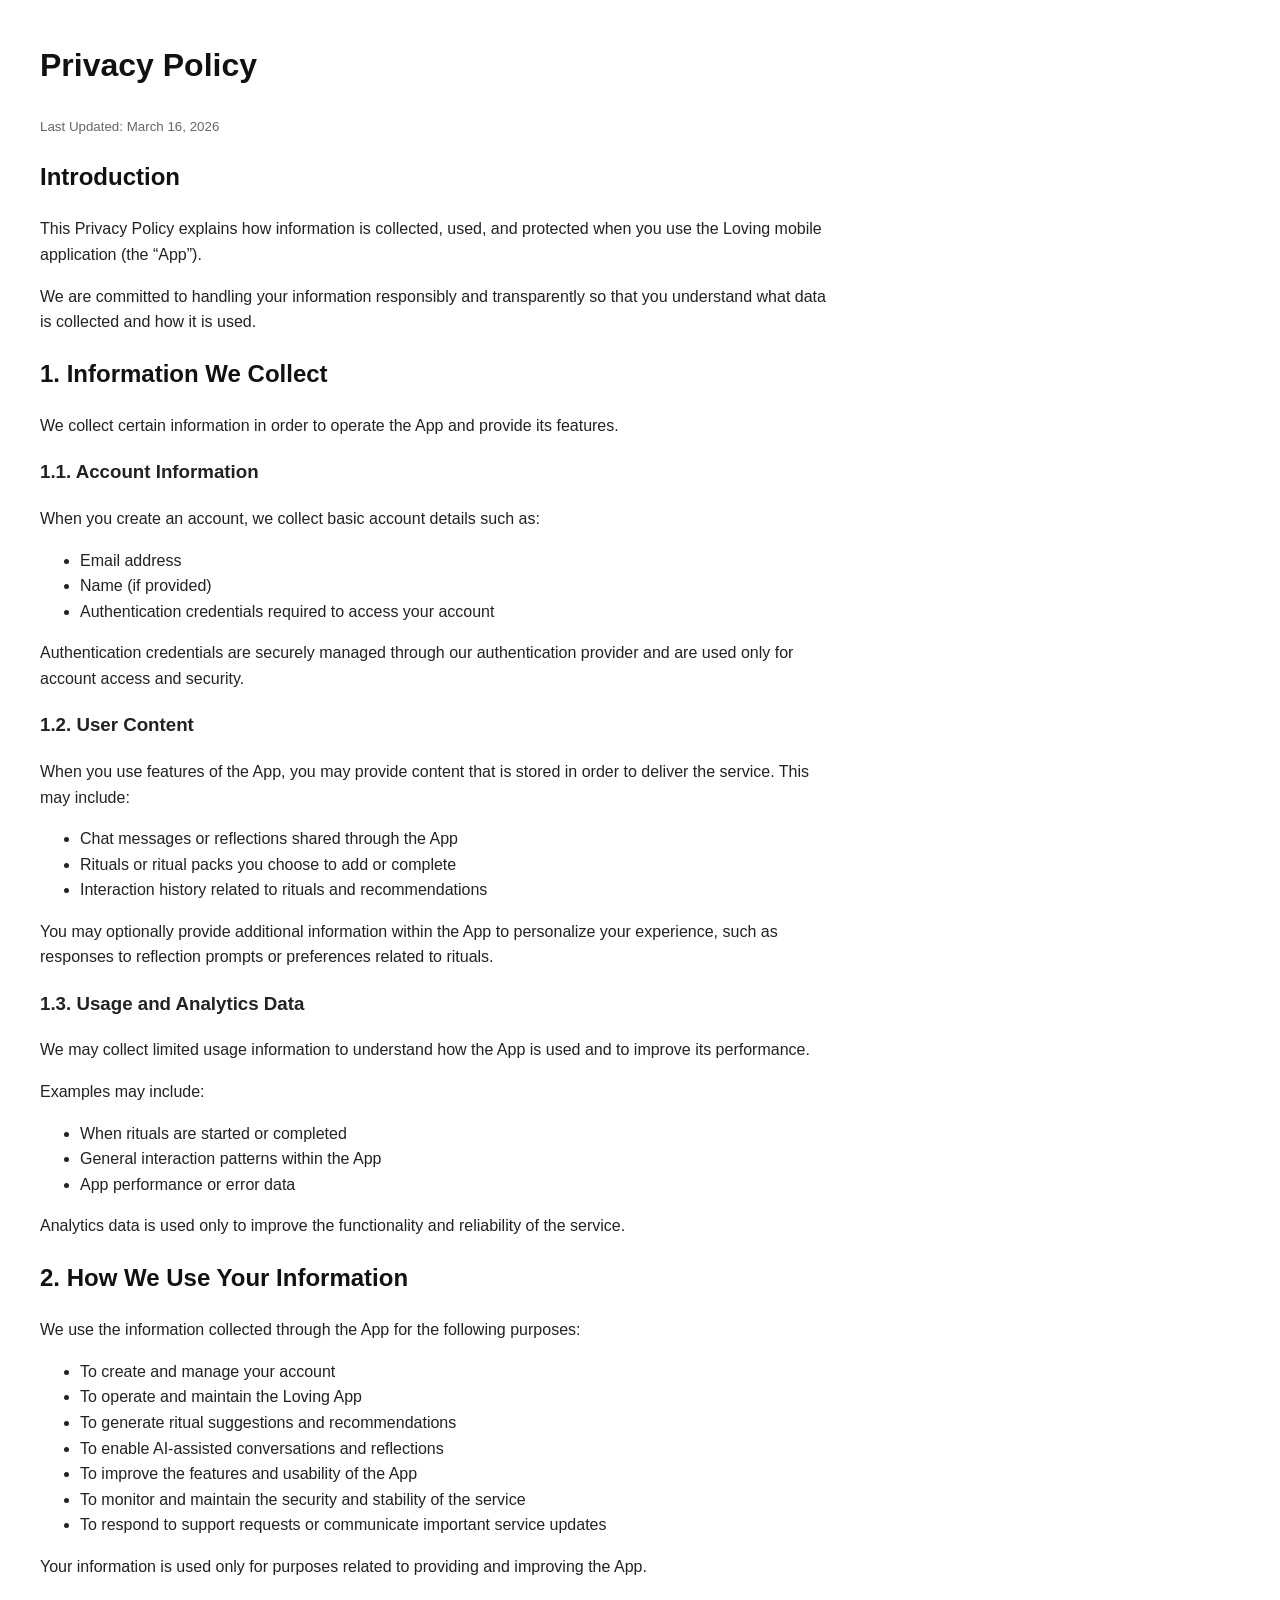
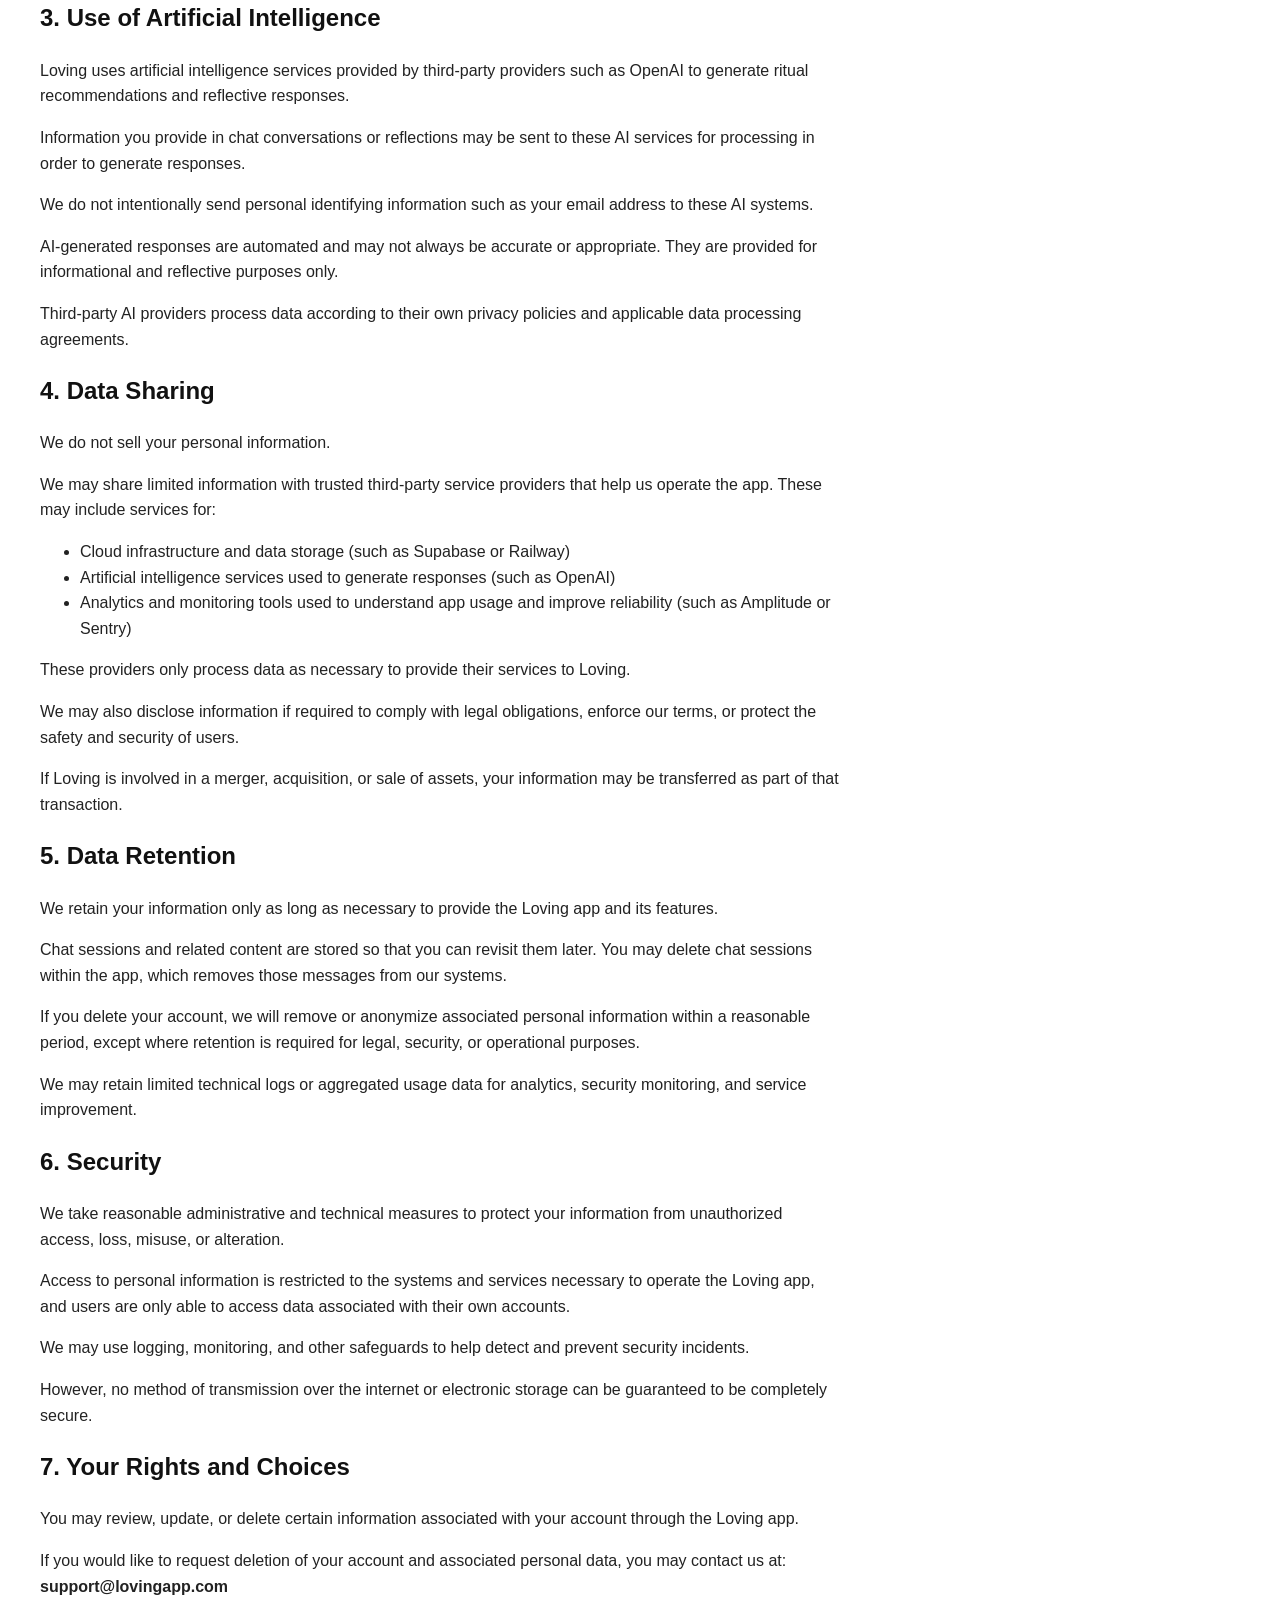
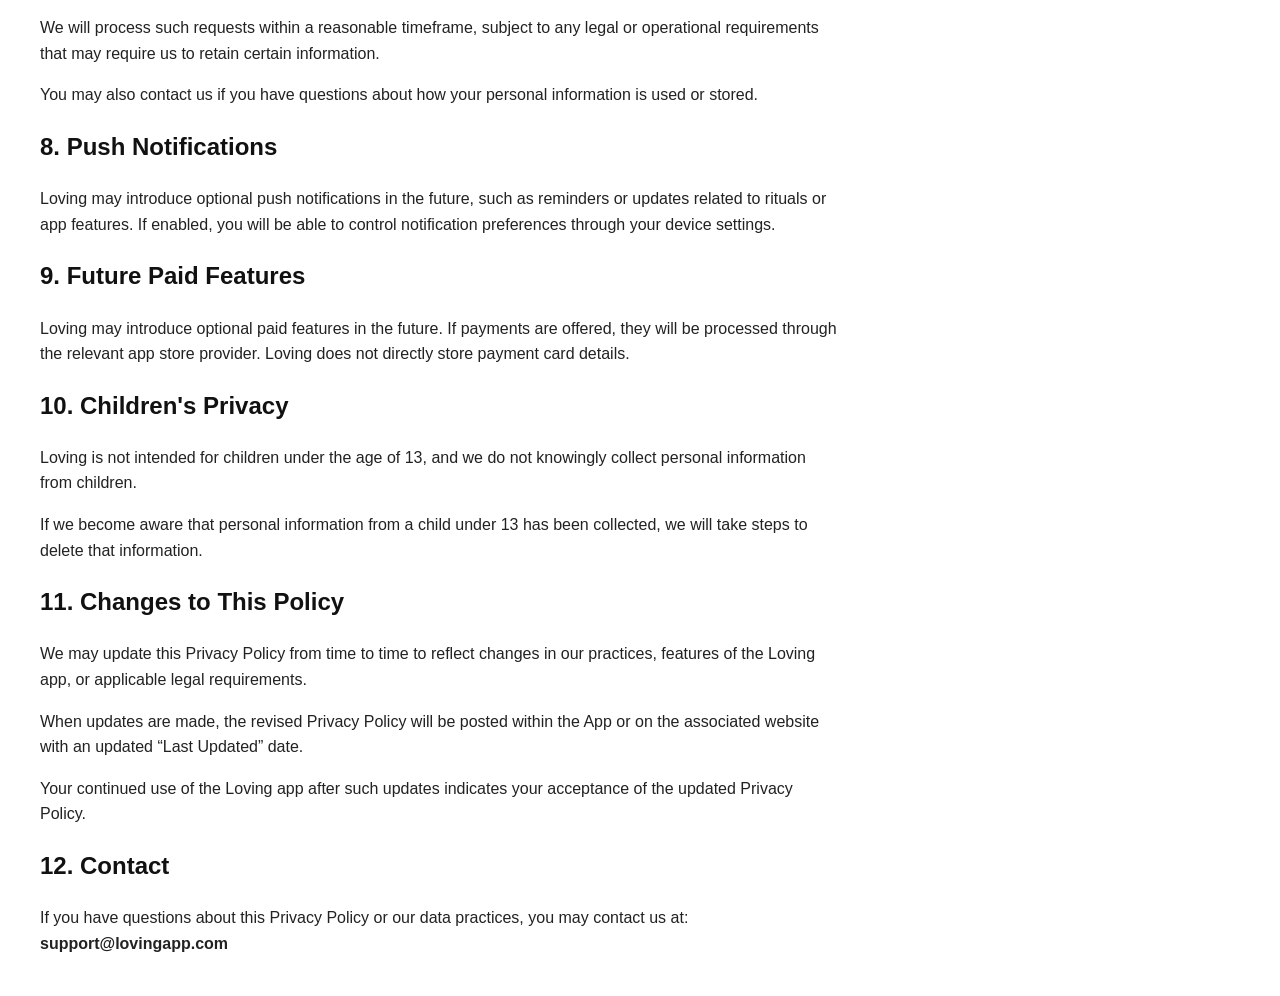
==== privacy.html @ 4f179dff "changes" ====
<!DOCTYPE html>
<html lang="en">
<head>
<meta charset="UTF-8">
<title>Loving – Privacy Policy</title>
<style>
body { font-family: -apple-system, BlinkMacSystemFont, Arial, sans-serif; margin:40px; max-width:800px; line-height:1.6; color:#222; }
h1,h2 { color:#111; }
small { color:#666; }
</style>
</head>

<body>

<h1>Privacy Policy</h1>
<small>Last Updated: March 16, 2026</small>

<h2>Introduction</h2>
<p>
This Privacy Policy explains how information is collected, used, and protected when you use the Loving mobile application (the “App”).
</p>
<p>
We are committed to handling your information responsibly and transparently so that you understand what data is collected and how it is used.
</p>

<h2>1. Information We Collect</h2>
<p>We collect certain information in order to operate the App and provide its features.</p>
<h3>1.1. Account Information</h3>
<p>When you create an account, we collect basic account details such as:</p>
<ul>
<li>Email address</li>
<li>Name (if provided)</li>
<li>Authentication credentials required to access your account</li>
</ul>
<p>Authentication credentials are securely managed through our authentication provider and are used only for account access and security.</p>

<h3>1.2. User Content</h3>
<p>When you use features of the App, you may provide content that is stored in order to deliver the service. This may include:</p>
<ul>
<li>Chat messages or reflections shared through the App</li>
<li>Rituals or ritual packs you choose to add or complete</li>
<li>Interaction history related to rituals and recommendations</li>
</ul>

<p>You may optionally provide additional information within the App to personalize your experience, such as responses to reflection prompts or preferences related to rituals.</p>

<h3>1.3. Usage and Analytics Data</h3>
<p>
We may collect limited usage information to understand how the App is used and to improve its performance.
</p>
<p>Examples may include:</p>
<ul>
<li>When rituals are started or completed</li>
<li>General interaction patterns within the App</li>
<li>App performance or error data</li>
</ul>

<p>Analytics data is used only to improve the functionality and reliability of the service.</p>

<h2>2. How We Use Your Information</h2>

<p>We use the information collected through the App for the following purposes:</p>

<ul>
<li>To create and manage your account</li>
<li>To operate and maintain the Loving App</li>
<li>To generate ritual suggestions and recommendations</li>
<li>To enable AI-assisted conversations and reflections</li>
<li>To improve the features and usability of the App</li>
<li>To monitor and maintain the security and stability of the service</li>
<li>To respond to support requests or communicate important service updates</li>
</ul>

<p>Your information is used only for purposes related to providing and improving the App.</p>

<h2>3. Use of Artificial Intelligence</h2>

<p>Loving uses artificial intelligence services provided by third-party providers such as OpenAI to generate ritual recommendations and reflective responses.</p>

<p>Information you provide in chat conversations or reflections may be sent to these AI services for processing in order to generate responses.</p>

<p>We do not intentionally send personal identifying information such as your email address to these AI systems.</p>

<p>AI-generated responses are automated and may not always be accurate or appropriate. They are provided for informational and reflective purposes only.</p>

<p>Third-party AI providers process data according to their own privacy policies and applicable data processing agreements.</p>

<h2>4. Data Sharing</h2>

<p>We do not sell your personal information.</p>

<p>We may share limited information with trusted third-party service providers that help us operate the app. These may include services for:</p>

<ul>
<li>Cloud infrastructure and data storage (such as Supabase or Railway)</li>
<li>Artificial intelligence services used to generate responses (such as OpenAI)</li>
<li>Analytics and monitoring tools used to understand app usage and improve reliability (such as Amplitude or Sentry)</li>
</ul>

<p>These providers only process data as necessary to provide their services to Loving.</p>

<p>We may also disclose information if required to comply with legal obligations, enforce our terms, or protect the safety and security of users.</p>

<p>If Loving is involved in a merger, acquisition, or sale of assets, your information may be transferred as part of that transaction.</p>

<h2>5. Data Retention</h2>

<p>We retain your information only as long as necessary to provide the Loving app and its features.</p>

<p>Chat sessions and related content are stored so that you can revisit them later. You may delete chat sessions within the app, which removes those messages from our systems.</p>

<p>If you delete your account, we will remove or anonymize associated personal information within a reasonable period, except where retention is required for legal, security, or operational purposes.</p>

<p>We may retain limited technical logs or aggregated usage data for analytics, security monitoring, and service improvement.</p>

<h2>6. Security</h2>

<p>We take reasonable administrative and technical measures to protect your information from unauthorized access, loss, misuse, or alteration.</p>

<p>Access to personal information is restricted to the systems and services necessary to operate the Loving app, and users are only able to access data associated with their own accounts.</p>

<p>We may use logging, monitoring, and other safeguards to help detect and prevent security incidents.</p>

<p>However, no method of transmission over the internet or electronic storage can be guaranteed to be completely secure.</p>

<h2>7. Your Rights and Choices</h2>

<p>You may review, update, or delete certain information associated with your account through the Loving app.</p>

<p>If you would like to request deletion of your account and associated personal data, you may contact us at: <strong>support@lovingapp.com</strong></p>

<p>We will process such requests within a reasonable timeframe, subject to any legal or operational requirements that may require us to retain certain information.</p>

<p>You may also contact us if you have questions about how your personal information is used or stored.</p>

<h2>8. Push Notifications</h2>

<p>
Loving may introduce optional push notifications in the future, such as reminders or updates related to rituals or app features. If enabled, you will be able to control notification preferences through your device settings.
</p>

<h2>9. Future Paid Features</h2>

<p>
Loving may introduce optional paid features in the future. If payments are offered, they will be processed through the relevant app store provider. Loving does not directly store payment card details.
</p>

<h2>10. Children's Privacy</h2>

<p>Loving is not intended for children under the age of 13, and we do not knowingly collect personal information from children.</p>

<p>If we become aware that personal information from a child under 13 has been collected, we will take steps to delete that information.</p>

<h2>11. Changes to This Policy</h2>

<p>
We may update this Privacy Policy from time to time to reflect changes in our practices, features of the Loving app, or applicable legal requirements.
</p>

<p>
When updates are made, the revised Privacy Policy will be posted within the App or on the associated website with an updated “Last Updated” date.
</p>

<p>
Your continued use of the Loving app after such updates indicates your acceptance of the updated Privacy Policy.
</p>

<h2>12. Contact</h2>

<p>
If you have questions about this Privacy Policy or our data practices, you may contact us at: <strong>support@lovingapp.com</strong>
</p>

</body>
</html>
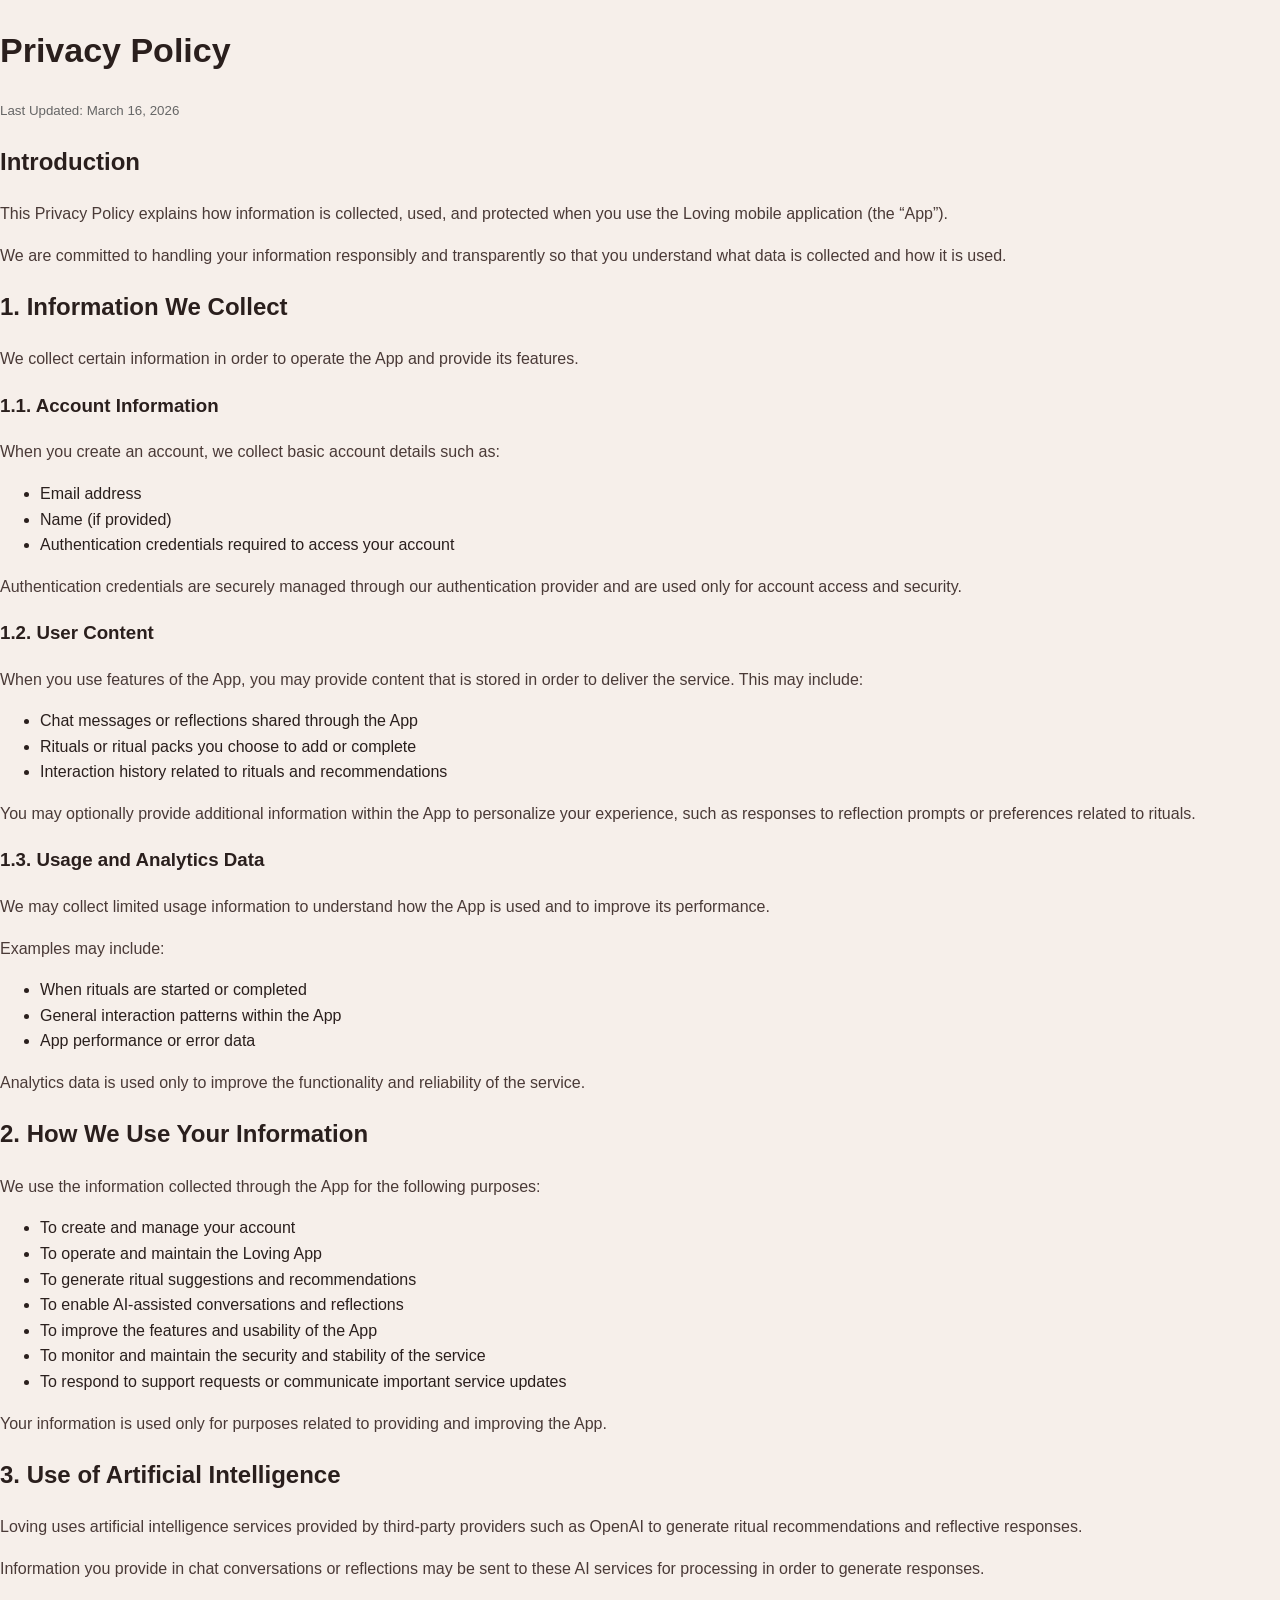
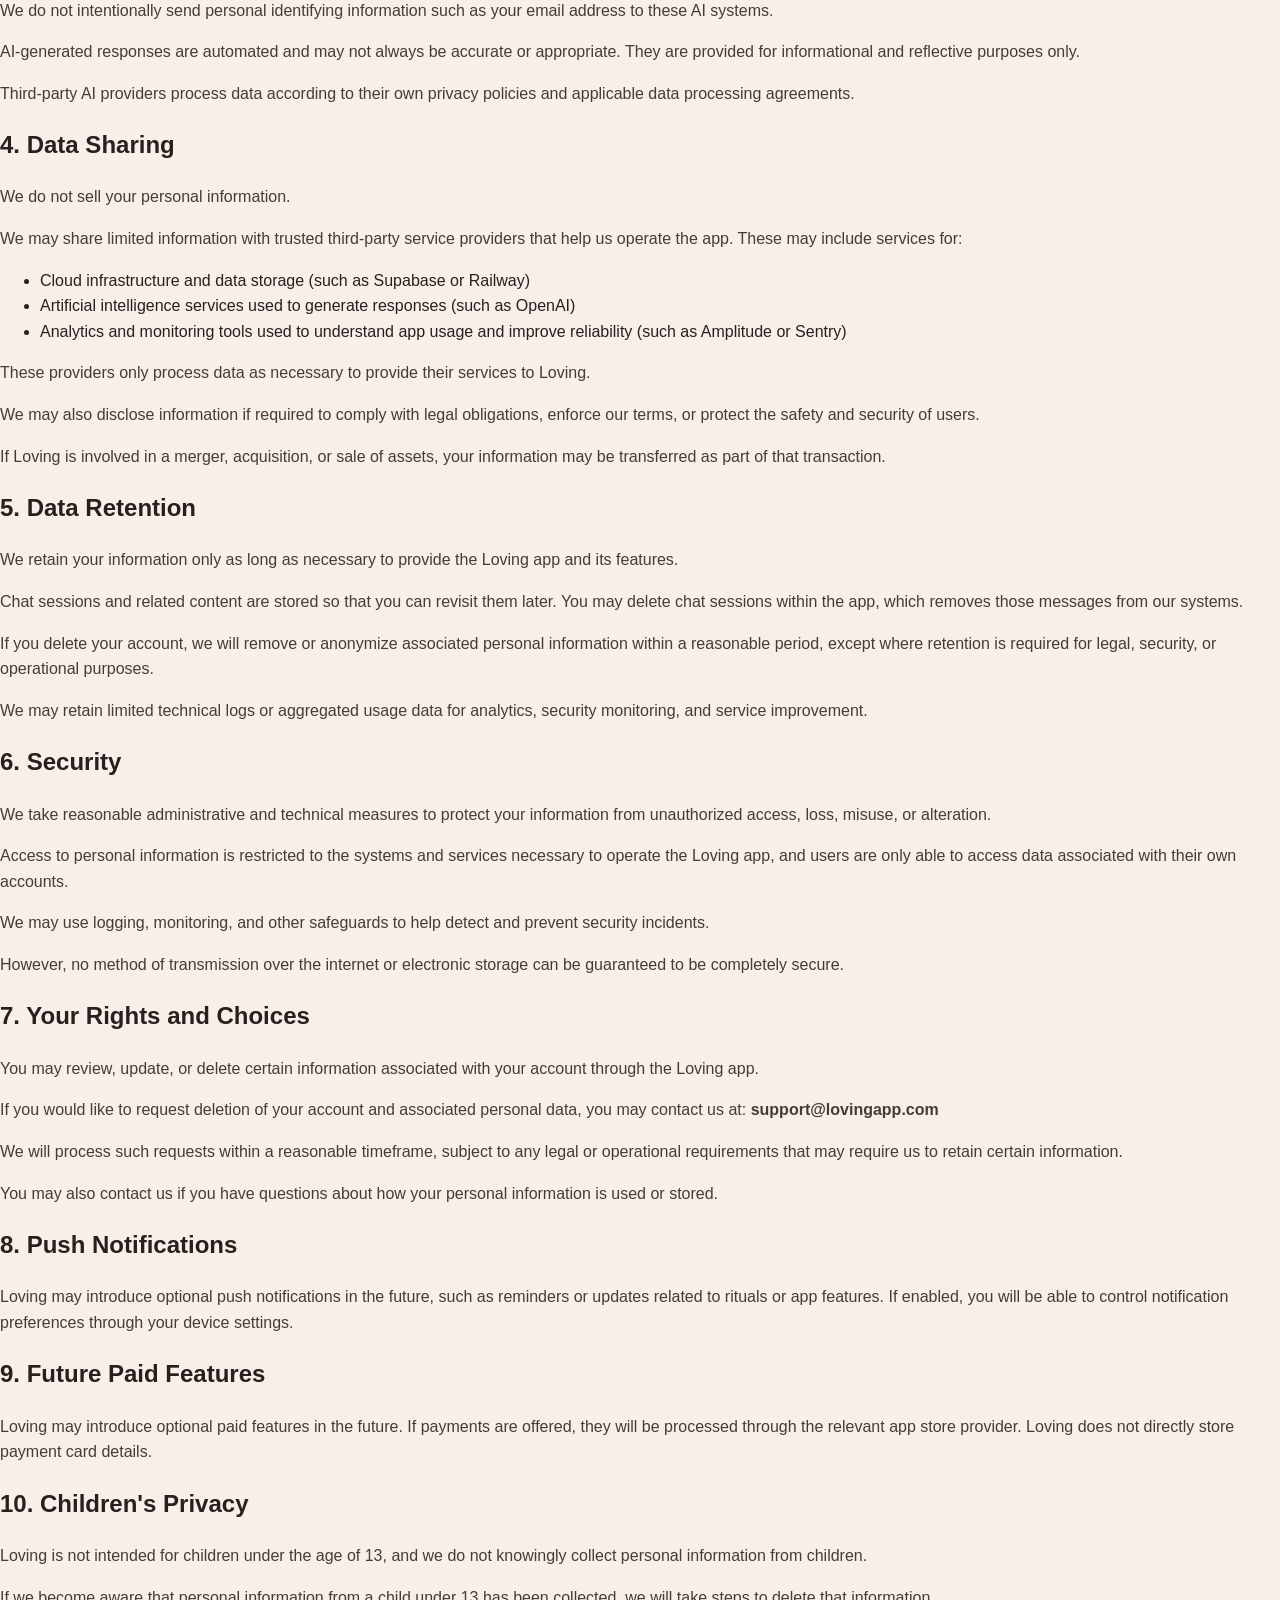
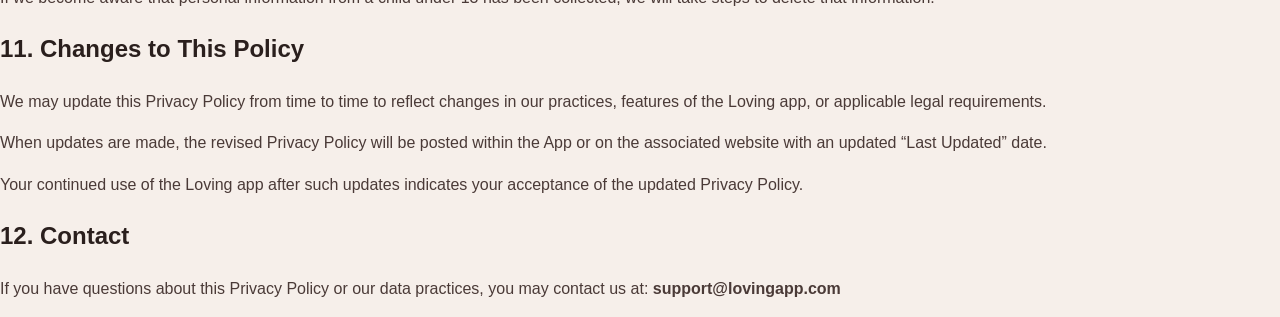
==== commit f9f2c770: "extracting styles.css" ====
--- a/privacy.html
+++ b/privacy.html
@@ -2,12 +2,9 @@
 <html lang="en">
 <head>
 <meta charset="UTF-8">
+<meta name="viewport" content="width=device-width, initial-scale=1.0">
+<link rel="stylesheet" href="styles.css">
 <title>Loving – Privacy Policy</title>
-<style>
-body { font-family: -apple-system, BlinkMacSystemFont, Arial, sans-serif; margin:40px; max-width:800px; line-height:1.6; color:#222; }
-h1,h2 { color:#111; }
-small { color:#666; }
-</style>
 </head>
 
 <body>
--- a/styles.css
+++ b/styles.css
@@ -0,0 +1,235 @@
+/* CSS Variables */
+:root {
+  --text-primary: #2A1F1D;
+  --text-secondary: #4A3A37;
+  --text-muted: #6F5F5B;
+  --background: #F6EFEA;
+  --surface: #ffffff;
+  --border: #E8DDD7;
+  --shadow-sm: 0 4px 12px rgba(0, 0, 0, 0.05);
+  --shadow-md: 0 8px 20px rgba(0, 0, 0, 0.06);
+  --shadow-lg: 0 20px 50px rgba(0, 0, 0, 0.12);
+}
+
+/* Base Styles */
+* {
+  box-sizing: border-box;
+}
+
+body {
+  margin: 0;
+  font-family: -apple-system, BlinkMacSystemFont, "Segoe UI", Roboto, Helvetica, Arial, sans-serif;
+  background: var(--background);
+  color: var(--text-primary);
+  line-height: 1.6;
+}
+
+/* Container */
+.container {
+  max-width: 1100px;
+  margin: auto;
+  padding: 24px;
+}
+
+/* Header */
+header {
+  display: flex;
+  justify-content: space-between;
+  align-items: center;
+  padding: 20px 0;
+  margin-bottom: 60px;
+}
+
+.logo {
+  font-weight: 600;
+  font-size: 20px;
+}
+
+/* Navigation */
+nav a {
+  margin-left: 22px;
+  text-decoration: none;
+  color: var(--text-secondary);
+  font-size: 14px;
+}
+
+/* Hero Section */
+.hero {
+  display: grid;
+  grid-template-columns: 1fr 1fr;
+  align-items: center;
+  gap: 40px;
+  padding: 80px 0;
+}
+
+.hero h1 {
+  font-size: 44px;
+  margin: 0 0 20px 0;
+}
+
+.hero p {
+  font-size: 18px;
+  color: var(--text-secondary);
+  max-width: 420px;
+}
+
+/* Phone Mockup */
+.phone {
+  background: var(--surface);
+  border-radius: 30px;
+  height: 500px;
+  box-shadow: var(--shadow-lg);
+  display: flex;
+  align-items: center;
+  justify-content: center;
+  color: #9C8F8C;
+  font-size: 14px;
+}
+
+/* Buttons */
+.app-button {
+  margin-top: 30px;
+  display: inline-block;
+  padding: 14px 26px;
+  background: var(--text-primary);
+  color: var(--surface);
+  border-radius: 8px;
+  text-decoration: none;
+  font-size: 15px;
+}
+
+/* Sections */
+.section {
+  padding: 80px 0;
+}
+
+.section-title {
+  text-align: center;
+  margin-bottom: 60px;
+}
+
+.section-title h2 {
+  font-size: 32px;
+  margin-bottom: 10px;
+}
+
+.section-title p {
+  color: var(--text-secondary);
+  max-width: 600px;
+  margin: auto;
+}
+
+/* Features Grid */
+.features {
+  display: grid;
+  grid-template-columns: repeat(3, 1fr);
+  gap: 40px;
+}
+
+.feature {
+  background: var(--surface);
+  padding: 30px;
+  border-radius: 14px;
+  box-shadow: var(--shadow-md);
+}
+
+.feature h3 {
+  margin-top: 0;
+}
+
+/* Rituals Grid */
+.rituals {
+  display: grid;
+  grid-template-columns: repeat(3, 1fr);
+  gap: 30px;
+}
+
+.ritual {
+  background: var(--surface);
+  padding: 26px;
+  border-radius: 14px;
+  box-shadow: var(--shadow-md);
+}
+
+.ritual-title {
+  font-weight: 600;
+  margin-bottom: 6px;
+}
+
+/* Call to Action */
+.cta {
+  text-align: center;
+  padding: 100px 20px;
+}
+
+.cta h2 {
+  font-size: 34px;
+  margin-bottom: 20px;
+}
+
+/* Contact Card */
+.contact {
+  background: var(--surface);
+  padding: 30px;
+  border-radius: 12px;
+  margin-top: 30px;
+  box-shadow: var(--shadow-sm);
+}
+
+/* Typography */
+h1 {
+  font-size: 34px;
+  margin-bottom: 20px;
+}
+
+h1,
+h2 {
+  color: var(--text-primary);
+}
+
+p {
+  font-size: 16px;
+  color: var(--text-secondary);
+}
+
+small {
+  color: #666;
+}
+
+/* Footer */
+footer {
+  border-top: 1px solid var(--border);
+  margin-top: 80px;
+  padding: 30px 0;
+  display: flex;
+  justify-content: space-between;
+  flex-wrap: wrap;
+  font-size: 14px;
+  color: var(--text-muted);
+}
+
+footer a {
+  text-decoration: none;
+  color: var(--text-muted);
+  margin-left: 20px;
+}
+
+/* Responsive Design */
+@media (max-width: 900px) {
+  .hero {
+    grid-template-columns: 1fr;
+    text-align: center;
+  }
+
+  .hero p {
+    margin: auto;
+  }
+
+  .features {
+    grid-template-columns: 1fr;
+  }
+
+  .rituals {
+    grid-template-columns: 1fr;
+  }
+}
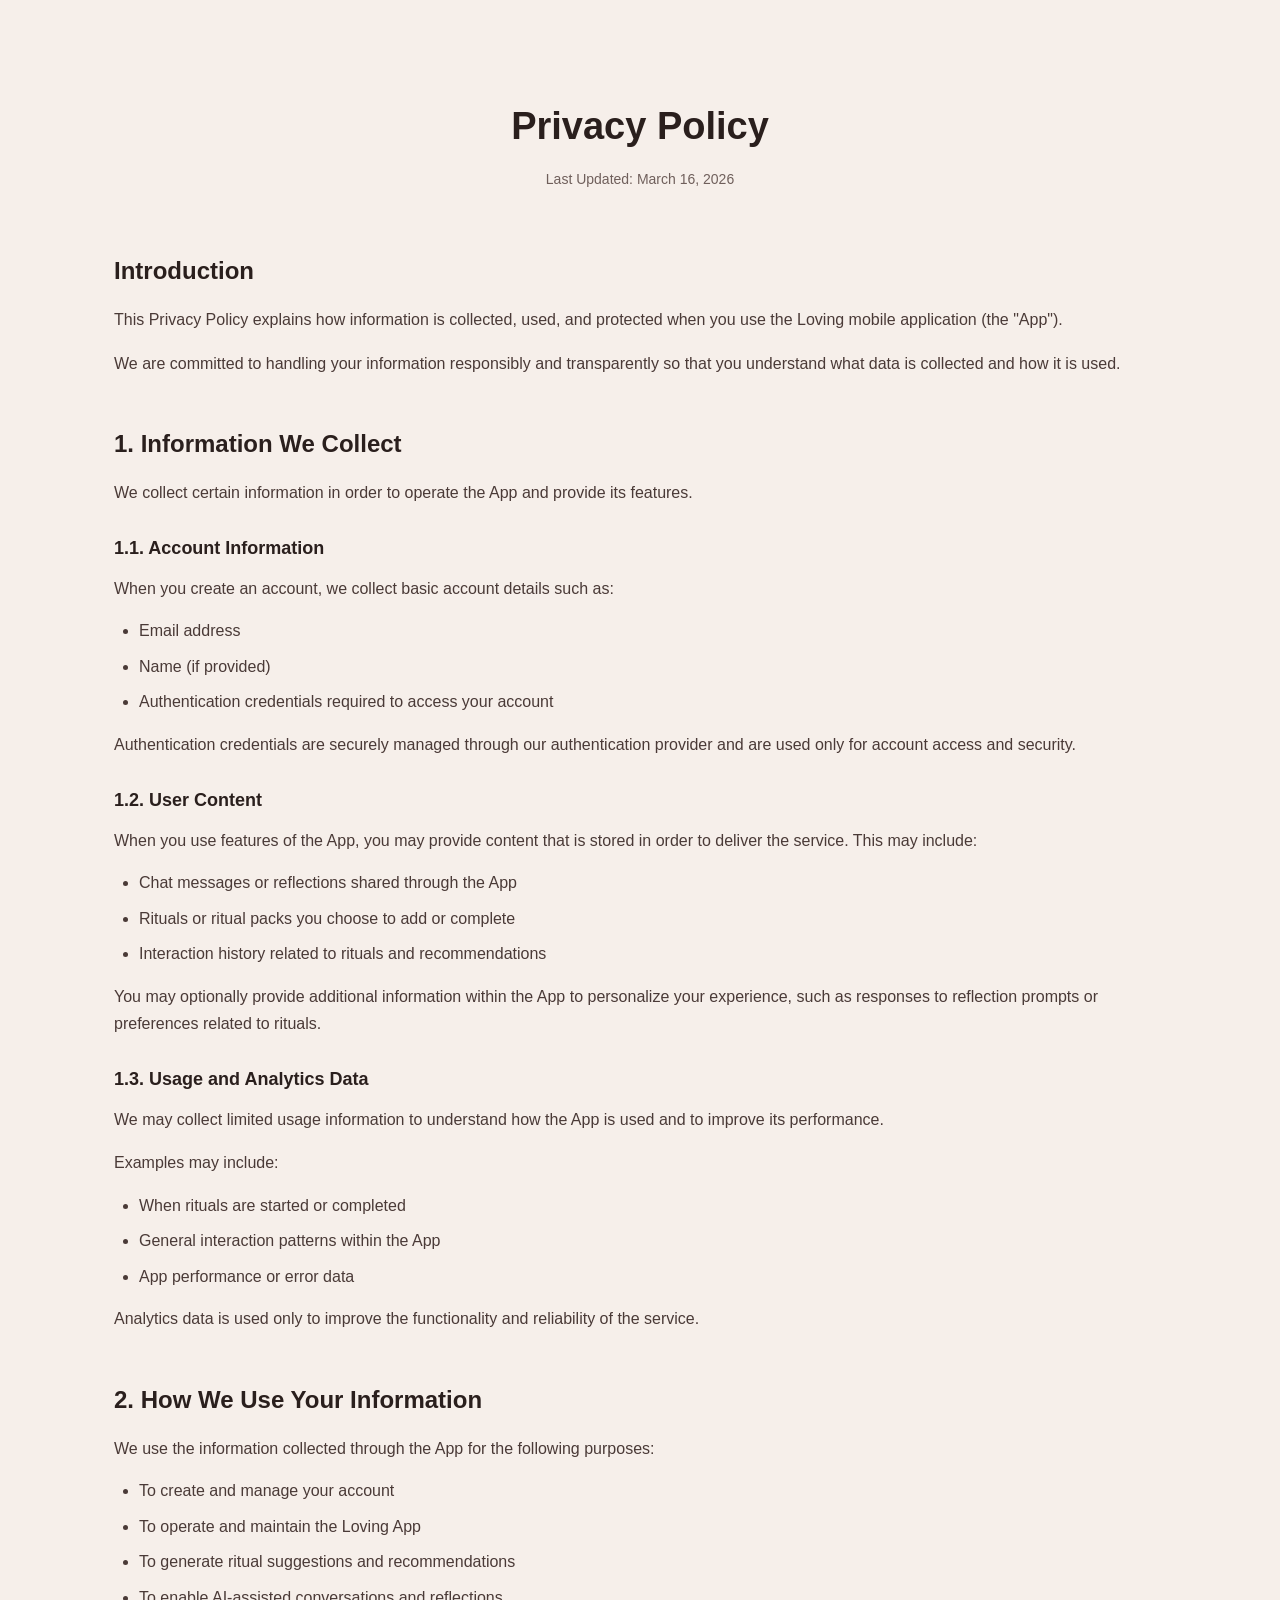
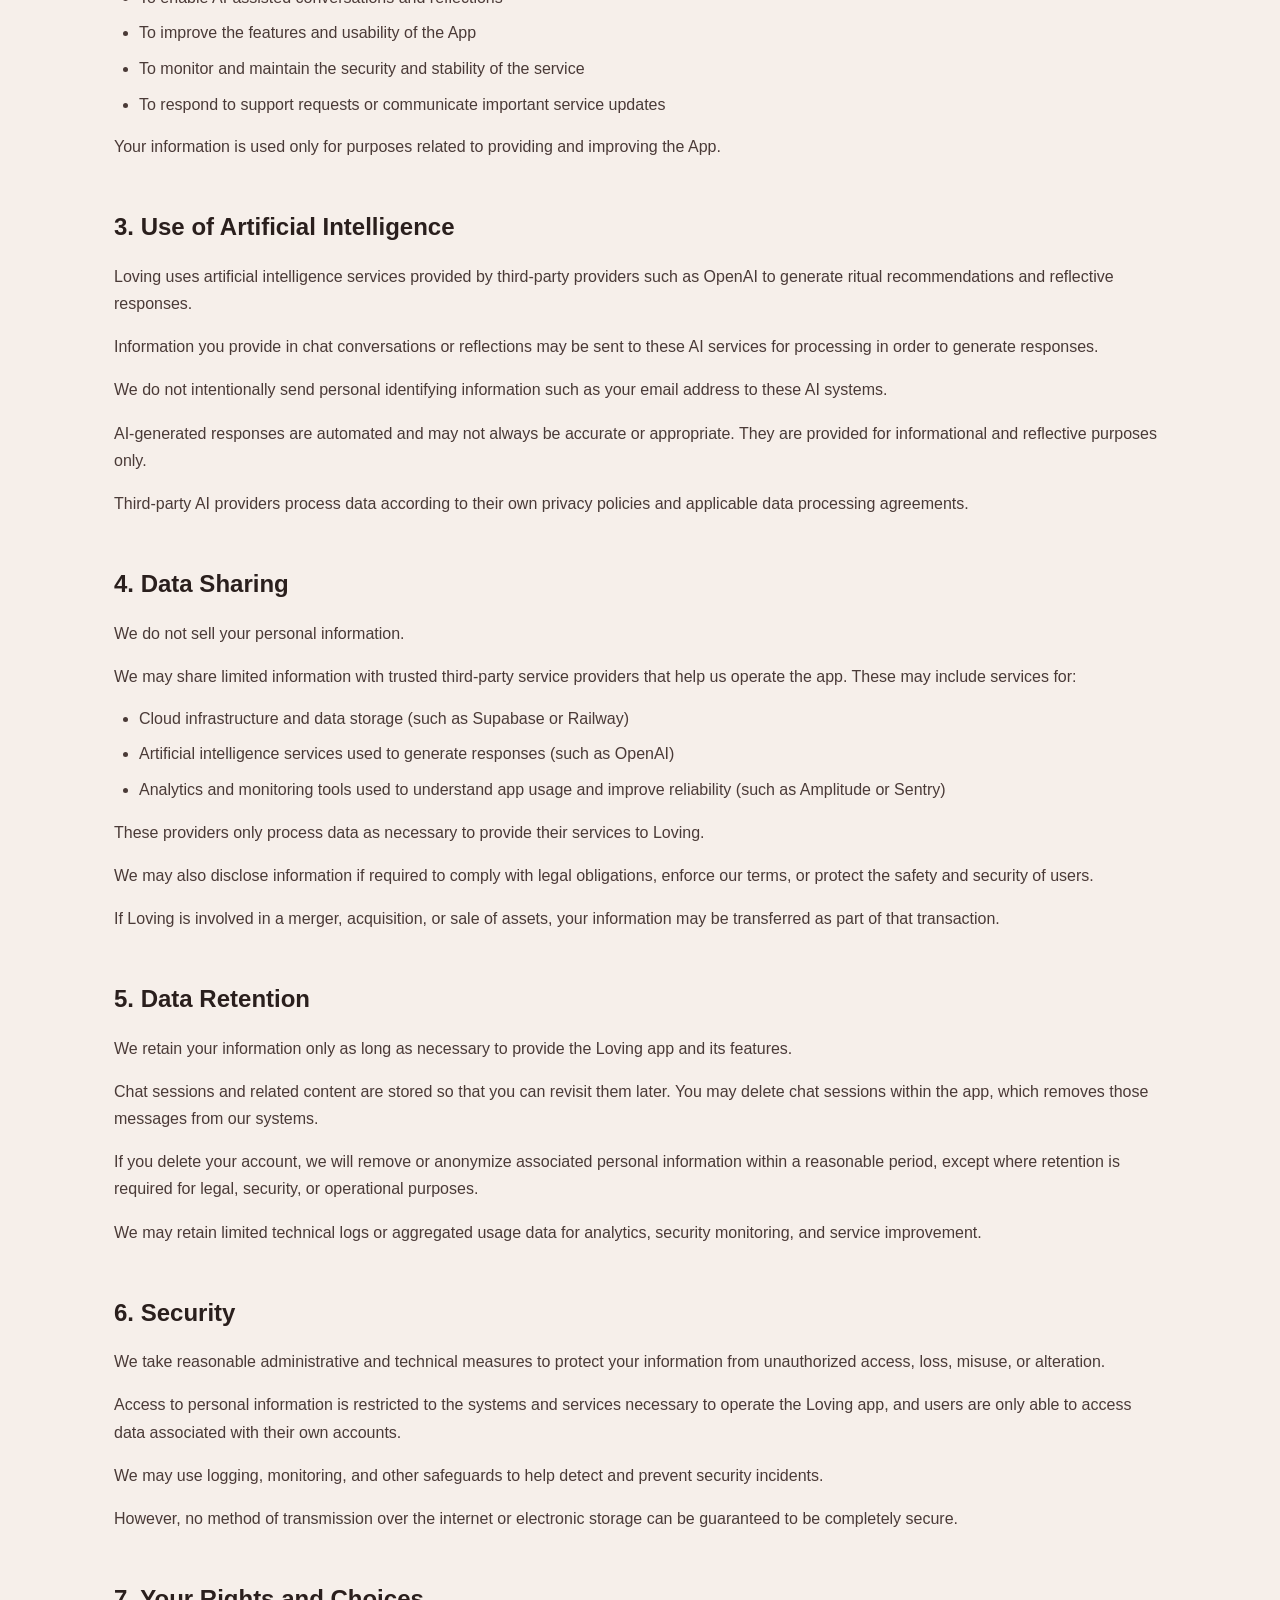
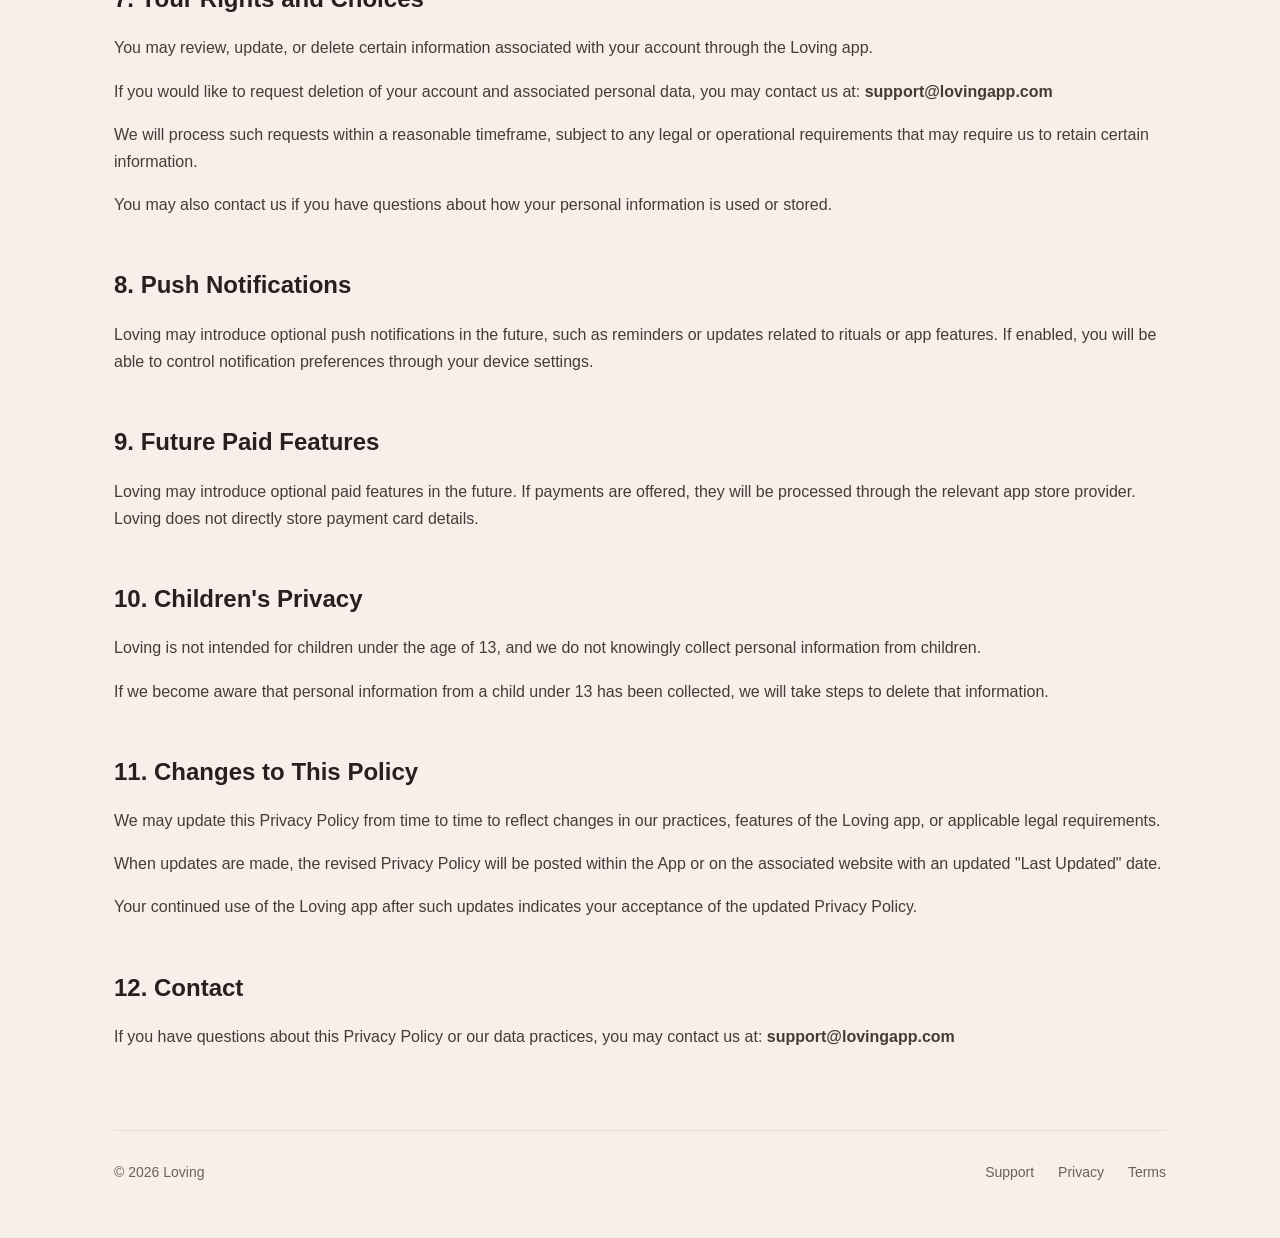
==== commit e9f95b56: "adding styles to privacy and terms" ====
--- a/privacy.html
+++ b/privacy.html
@@ -1,172 +1,181 @@
 <!DOCTYPE html>
 <html lang="en">
 <head>
-<meta charset="UTF-8">
-<meta name="viewport" content="width=device-width, initial-scale=1.0">
-<link rel="stylesheet" href="styles.css">
-<title>Loving – Privacy Policy</title>
+  <meta charset="UTF-8">
+  <meta name="viewport" content="width=device-width, initial-scale=1.0">
+  <link rel="stylesheet" href="styles.css">
+  <title>Loving – Privacy Policy</title>
 </head>
 
 <body>
+  <div class="container">
+    
+    <section class="policy-hero">
+      <h1>Privacy Policy</h1>
+      <small>Last Updated: March 16, 2026</small>
+    </section>
 
-<h1>Privacy Policy</h1>
-<small>Last Updated: March 16, 2026</small>
+    <section class="policy-section">
+      <h2>Introduction</h2>
+      <p>
+        This Privacy Policy explains how information is collected, used, and protected when you use the Loving mobile application (the "App").
+      </p>
+      <p>
+        We are committed to handling your information responsibly and transparently so that you understand what data is collected and how it is used.
+      </p>
+    </section>
 
-<h2>Introduction</h2>
-<p>
-This Privacy Policy explains how information is collected, used, and protected when you use the Loving mobile application (the “App”).
-</p>
-<p>
-We are committed to handling your information responsibly and transparently so that you understand what data is collected and how it is used.
-</p>
+    <section class="policy-section">
+      <h2>1. Information We Collect</h2>
+      <p>We collect certain information in order to operate the App and provide its features.</p>
+      <h3>1.1. Account Information</h3>
+      <p>When you create an account, we collect basic account details such as:</p>
+      <ul>
+        <li>Email address</li>
+        <li>Name (if provided)</li>
+        <li>Authentication credentials required to access your account</li>
+      </ul>
+      <p>Authentication credentials are securely managed through our authentication provider and are used only for account access and security.</p>
 
-<h2>1. Information We Collect</h2>
-<p>We collect certain information in order to operate the App and provide its features.</p>
-<h3>1.1. Account Information</h3>
-<p>When you create an account, we collect basic account details such as:</p>
-<ul>
-<li>Email address</li>
-<li>Name (if provided)</li>
-<li>Authentication credentials required to access your account</li>
-</ul>
-<p>Authentication credentials are securely managed through our authentication provider and are used only for account access and security.</p>
+      <h3>1.2. User Content</h3>
+      <p>When you use features of the App, you may provide content that is stored in order to deliver the service. This may include:</p>
+      <ul>
+        <li>Chat messages or reflections shared through the App</li>
+        <li>Rituals or ritual packs you choose to add or complete</li>
+        <li>Interaction history related to rituals and recommendations</li>
+      </ul>
 
-<h3>1.2. User Content</h3>
-<p>When you use features of the App, you may provide content that is stored in order to deliver the service. This may include:</p>
-<ul>
-<li>Chat messages or reflections shared through the App</li>
-<li>Rituals or ritual packs you choose to add or complete</li>
-<li>Interaction history related to rituals and recommendations</li>
-</ul>
+      <p>You may optionally provide additional information within the App to personalize your experience, such as responses to reflection prompts or preferences related to rituals.</p>
 
-<p>You may optionally provide additional information within the App to personalize your experience, such as responses to reflection prompts or preferences related to rituals.</p>
+      <h3>1.3. Usage and Analytics Data</h3>
+      <p>
+        We may collect limited usage information to understand how the App is used and to improve its performance.
+      </p>
+      <p>Examples may include:</p>
+      <ul>
+        <li>When rituals are started or completed</li>
+        <li>General interaction patterns within the App</li>
+        <li>App performance or error data</li>
+      </ul>
 
-<h3>1.3. Usage and Analytics Data</h3>
-<p>
-We may collect limited usage information to understand how the App is used and to improve its performance.
-</p>
-<p>Examples may include:</p>
-<ul>
-<li>When rituals are started or completed</li>
-<li>General interaction patterns within the App</li>
-<li>App performance or error data</li>
-</ul>
+      <p>Analytics data is used only to improve the functionality and reliability of the service.</p>
+    </section>
 
-<p>Analytics data is used only to improve the functionality and reliability of the service.</p>
+    <section class="policy-section">
+      <h2>2. How We Use Your Information</h2>
+      <p>We use the information collected through the App for the following purposes:</p>
+      <ul>
+        <li>To create and manage your account</li>
+        <li>To operate and maintain the Loving App</li>
+        <li>To generate ritual suggestions and recommendations</li>
+        <li>To enable AI-assisted conversations and reflections</li>
+        <li>To improve the features and usability of the App</li>
+        <li>To monitor and maintain the security and stability of the service</li>
+        <li>To respond to support requests or communicate important service updates</li>
+      </ul>
 
-<h2>2. How We Use Your Information</h2>
+      <p>Your information is used only for purposes related to providing and improving the App.</p>
+    </section>
 
-<p>We use the information collected through the App for the following purposes:</p>
+    <section class="policy-section">
+      <h2>3. Use of Artificial Intelligence</h2>
+      <p>Loving uses artificial intelligence services provided by third-party providers such as OpenAI to generate ritual recommendations and reflective responses.</p>
+      <p>Information you provide in chat conversations or reflections may be sent to these AI services for processing in order to generate responses.</p>
+      <p>We do not intentionally send personal identifying information such as your email address to these AI systems.</p>
+      <p>AI-generated responses are automated and may not always be accurate or appropriate. They are provided for informational and reflective purposes only.</p>
+      <p>Third-party AI providers process data according to their own privacy policies and applicable data processing agreements.</p>
+    </section>
 
-<ul>
-<li>To create and manage your account</li>
-<li>To operate and maintain the Loving App</li>
-<li>To generate ritual suggestions and recommendations</li>
-<li>To enable AI-assisted conversations and reflections</li>
-<li>To improve the features and usability of the App</li>
-<li>To monitor and maintain the security and stability of the service</li>
-<li>To respond to support requests or communicate important service updates</li>
-</ul>
+    <section class="policy-section">
+      <h2>4. Data Sharing</h2>
+      <p>We do not sell your personal information.</p>
+      <p>We may share limited information with trusted third-party service providers that help us operate the app. These may include services for:</p>
+      <ul>
+        <li>Cloud infrastructure and data storage (such as Supabase or Railway)</li>
+        <li>Artificial intelligence services used to generate responses (such as OpenAI)</li>
+        <li>Analytics and monitoring tools used to understand app usage and improve reliability (such as Amplitude or Sentry)</li>
+      </ul>
 
-<p>Your information is used only for purposes related to providing and improving the App.</p>
+      <p>These providers only process data as necessary to provide their services to Loving.</p>
+      <p>We may also disclose information if required to comply with legal obligations, enforce our terms, or protect the safety and security of users.</p>
+      <p>If Loving is involved in a merger, acquisition, or sale of assets, your information may be transferred as part of that transaction.</p>
+    </section>
 
-<h2>3. Use of Artificial Intelligence</h2>
+    <section class="policy-section">
+      <h2>5. Data Retention</h2>
+      <p>We retain your information only as long as necessary to provide the Loving app and its features.</p>
+      <p>Chat sessions and related content are stored so that you can revisit them later. You may delete chat sessions within the app, which removes those messages from our systems.</p>
+      <p>If you delete your account, we will remove or anonymize associated personal information within a reasonable period, except where retention is required for legal, security, or operational purposes.</p>
+      <p>We may retain limited technical logs or aggregated usage data for analytics, security monitoring, and service improvement.</p>
+    </section>
 
-<p>Loving uses artificial intelligence services provided by third-party providers such as OpenAI to generate ritual recommendations and reflective responses.</p>
+    <section class="policy-section">
+      <h2>6. Security</h2>
+      <p>We take reasonable administrative and technical measures to protect your information from unauthorized access, loss, misuse, or alteration.</p>
+      <p>Access to personal information is restricted to the systems and services necessary to operate the Loving app, and users are only able to access data associated with their own accounts.</p>
+      <p>We may use logging, monitoring, and other safeguards to help detect and prevent security incidents.</p>
+      <p>However, no method of transmission over the internet or electronic storage can be guaranteed to be completely secure.</p>
+    </section>
 
-<p>Information you provide in chat conversations or reflections may be sent to these AI services for processing in order to generate responses.</p>
+    <section class="policy-section">
+      <h2>7. Your Rights and Choices</h2>
+      <p>You may review, update, or delete certain information associated with your account through the Loving app.</p>
+      <p>If you would like to request deletion of your account and associated personal data, you may contact us at: <strong>support@lovingapp.com</strong></p>
+      <p>We will process such requests within a reasonable timeframe, subject to any legal or operational requirements that may require us to retain certain information.</p>
+      <p>You may also contact us if you have questions about how your personal information is used or stored.</p>
+    </section>
 
-<p>We do not intentionally send personal identifying information such as your email address to these AI systems.</p>
+    <section class="policy-section">
+      <h2>8. Push Notifications</h2>
+      <p>
+        Loving may introduce optional push notifications in the future, such as reminders or updates related to rituals or app features. If enabled, you will be able to control notification preferences through your device settings.
+      </p>
+    </section>
 
-<p>AI-generated responses are automated and may not always be accurate or appropriate. They are provided for informational and reflective purposes only.</p>
+    <section class="policy-section">
+      <h2>9. Future Paid Features</h2>
+      <p>
+        Loving may introduce optional paid features in the future. If payments are offered, they will be processed through the relevant app store provider. Loving does not directly store payment card details.
+      </p>
+    </section>
 
-<p>Third-party AI providers process data according to their own privacy policies and applicable data processing agreements.</p>
+    <section class="policy-section">
+      <h2>10. Children's Privacy</h2>
+      <p>Loving is not intended for children under the age of 13, and we do not knowingly collect personal information from children.</p>
+      <p>If we become aware that personal information from a child under 13 has been collected, we will take steps to delete that information.</p>
+    </section>
 
-<h2>4. Data Sharing</h2>
+    <section class="policy-section">
+      <h2>11. Changes to This Policy</h2>
+      <p>
+        We may update this Privacy Policy from time to time to reflect changes in our practices, features of the Loving app, or applicable legal requirements.
+      </p>
+      <p>
+        When updates are made, the revised Privacy Policy will be posted within the App or on the associated website with an updated "Last Updated" date.
+      </p>
+      <p>
+        Your continued use of the Loving app after such updates indicates your acceptance of the updated Privacy Policy.
+      </p>
+    </section>
 
-<p>We do not sell your personal information.</p>
+    <section class="policy-section">
+      <h2>12. Contact</h2>
+      <p>
+        If you have questions about this Privacy Policy or our data practices, you may contact us at: <strong>support@lovingapp.com</strong>
+      </p>
+    </section>
 
-<p>We may share limited information with trusted third-party service providers that help us operate the app. These may include services for:</p>
+    <footer>
+      <div>
+        © 2026 Loving
+      </div>
 
-<ul>
-<li>Cloud infrastructure and data storage (such as Supabase or Railway)</li>
-<li>Artificial intelligence services used to generate responses (such as OpenAI)</li>
-<li>Analytics and monitoring tools used to understand app usage and improve reliability (such as Amplitude or Sentry)</li>
-</ul>
-
-<p>These providers only process data as necessary to provide their services to Loving.</p>
-
-<p>We may also disclose information if required to comply with legal obligations, enforce our terms, or protect the safety and security of users.</p>
-
-<p>If Loving is involved in a merger, acquisition, or sale of assets, your information may be transferred as part of that transaction.</p>
-
-<h2>5. Data Retention</h2>
-
-<p>We retain your information only as long as necessary to provide the Loving app and its features.</p>
-
-<p>Chat sessions and related content are stored so that you can revisit them later. You may delete chat sessions within the app, which removes those messages from our systems.</p>
-
-<p>If you delete your account, we will remove or anonymize associated personal information within a reasonable period, except where retention is required for legal, security, or operational purposes.</p>
-
-<p>We may retain limited technical logs or aggregated usage data for analytics, security monitoring, and service improvement.</p>
-
-<h2>6. Security</h2>
-
-<p>We take reasonable administrative and technical measures to protect your information from unauthorized access, loss, misuse, or alteration.</p>
-
-<p>Access to personal information is restricted to the systems and services necessary to operate the Loving app, and users are only able to access data associated with their own accounts.</p>
-
-<p>We may use logging, monitoring, and other safeguards to help detect and prevent security incidents.</p>
-
-<p>However, no method of transmission over the internet or electronic storage can be guaranteed to be completely secure.</p>
-
-<h2>7. Your Rights and Choices</h2>
-
-<p>You may review, update, or delete certain information associated with your account through the Loving app.</p>
-
-<p>If you would like to request deletion of your account and associated personal data, you may contact us at: <strong>support@lovingapp.com</strong></p>
-
-<p>We will process such requests within a reasonable timeframe, subject to any legal or operational requirements that may require us to retain certain information.</p>
-
-<p>You may also contact us if you have questions about how your personal information is used or stored.</p>
-
-<h2>8. Push Notifications</h2>
-
-<p>
-Loving may introduce optional push notifications in the future, such as reminders or updates related to rituals or app features. If enabled, you will be able to control notification preferences through your device settings.
-</p>
-
-<h2>9. Future Paid Features</h2>
-
-<p>
-Loving may introduce optional paid features in the future. If payments are offered, they will be processed through the relevant app store provider. Loving does not directly store payment card details.
-</p>
-
-<h2>10. Children's Privacy</h2>
-
-<p>Loving is not intended for children under the age of 13, and we do not knowingly collect personal information from children.</p>
-
-<p>If we become aware that personal information from a child under 13 has been collected, we will take steps to delete that information.</p>
-
-<h2>11. Changes to This Policy</h2>
-
-<p>
-We may update this Privacy Policy from time to time to reflect changes in our practices, features of the Loving app, or applicable legal requirements.
-</p>
-
-<p>
-When updates are made, the revised Privacy Policy will be posted within the App or on the associated website with an updated “Last Updated” date.
-</p>
-
-<p>
-Your continued use of the Loving app after such updates indicates your acceptance of the updated Privacy Policy.
-</p>
-
-<h2>12. Contact</h2>
-
-<p>
-If you have questions about this Privacy Policy or our data practices, you may contact us at: <strong>support@lovingapp.com</strong>
-</p>
-
+      <div>
+        <a href="support.html">Support</a>
+        <a href="privacy.html">Privacy</a>
+        <a href="terms.html">Terms</a>
+      </div>
+    </footer>
+  </div>
 </body>
 </html>
--- a/styles.css
+++ b/styles.css
@@ -45,14 +45,6 @@
   font-size: 20px;
 }
 
-/* Navigation */
-nav a {
-  margin-left: 22px;
-  text-decoration: none;
-  color: var(--text-secondary);
-  font-size: 14px;
-}
-
 /* Hero Section */
 .hero {
   display: grid;
@@ -137,25 +129,6 @@
   margin-top: 0;
 }
 
-/* Rituals Grid */
-.rituals {
-  display: grid;
-  grid-template-columns: repeat(3, 1fr);
-  gap: 30px;
-}
-
-.ritual {
-  background: var(--surface);
-  padding: 26px;
-  border-radius: 14px;
-  box-shadow: var(--shadow-md);
-}
-
-.ritual-title {
-  font-weight: 600;
-  margin-bottom: 6px;
-}
-
 /* Call to Action */
 .cta {
   text-align: center;
@@ -165,15 +138,6 @@
 .cta h2 {
   font-size: 34px;
   margin-bottom: 20px;
-}
-
-/* Contact Card */
-.contact {
-  background: var(--surface);
-  padding: 30px;
-  border-radius: 12px;
-  margin-top: 30px;
-  box-shadow: var(--shadow-sm);
 }
 
 /* Typography */
@@ -214,6 +178,60 @@
   margin-left: 20px;
 }
 
+/* Policy Pages */
+.policy-hero {
+  text-align: center;
+  padding: 40px 0 60px 0;
+}
+
+.policy-hero h1 {
+  font-size: 38px;
+  margin-bottom: 10px;
+}
+
+.policy-hero small {
+  color: var(--text-muted);
+  font-size: 14px;
+}
+
+.policy-section {
+  margin-bottom: 48px;
+}
+
+.policy-section h2 {
+  font-size: 24px;
+  margin-top: 0;
+  margin-bottom: 16px;
+  color: var(--text-primary);
+}
+
+.policy-section h3 {
+  font-size: 18px;
+  margin-top: 28px;
+  margin-bottom: 12px;
+  color: var(--text-primary);
+}
+
+.policy-section p {
+  margin: 0 0 16px 0;
+  line-height: 1.7;
+}
+
+.policy-section ul {
+  margin: 0 0 16px 0;
+  padding-left: 25px;
+}
+
+.policy-section li {
+  margin-bottom: 10px;
+  color: var(--text-secondary);
+  line-height: 1.6;
+}
+
+.policy-section > *:last-child {
+  margin-bottom: 0;
+}
+
 /* Responsive Design */
 @media (max-width: 900px) {
   .hero {
@@ -229,7 +247,12 @@
     grid-template-columns: 1fr;
   }
 
-  .rituals {
-    grid-template-columns: 1fr;
-  }
-}
+  .policy-section {
+    margin-bottom: 40px;
+  }
+
+  .policy-hero h1 {
+    font-size: 32px;
+  }
+
+}
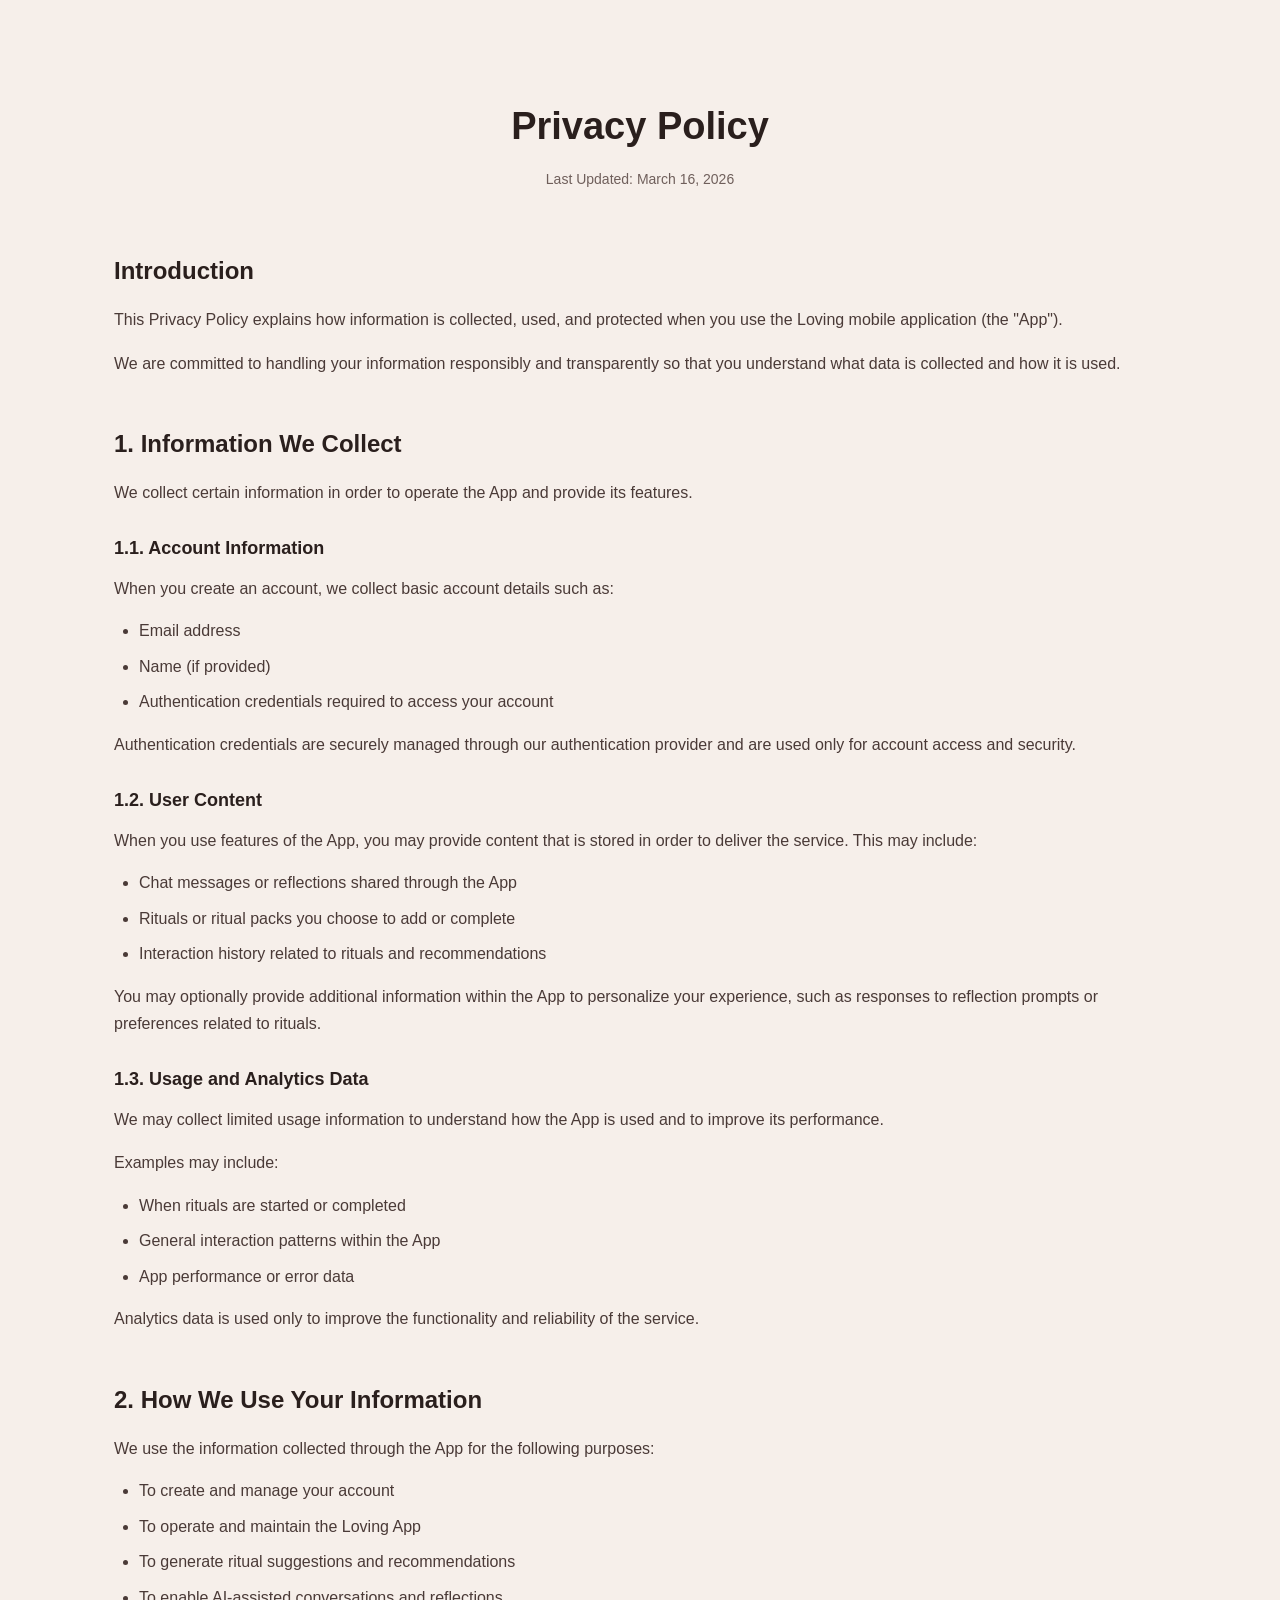
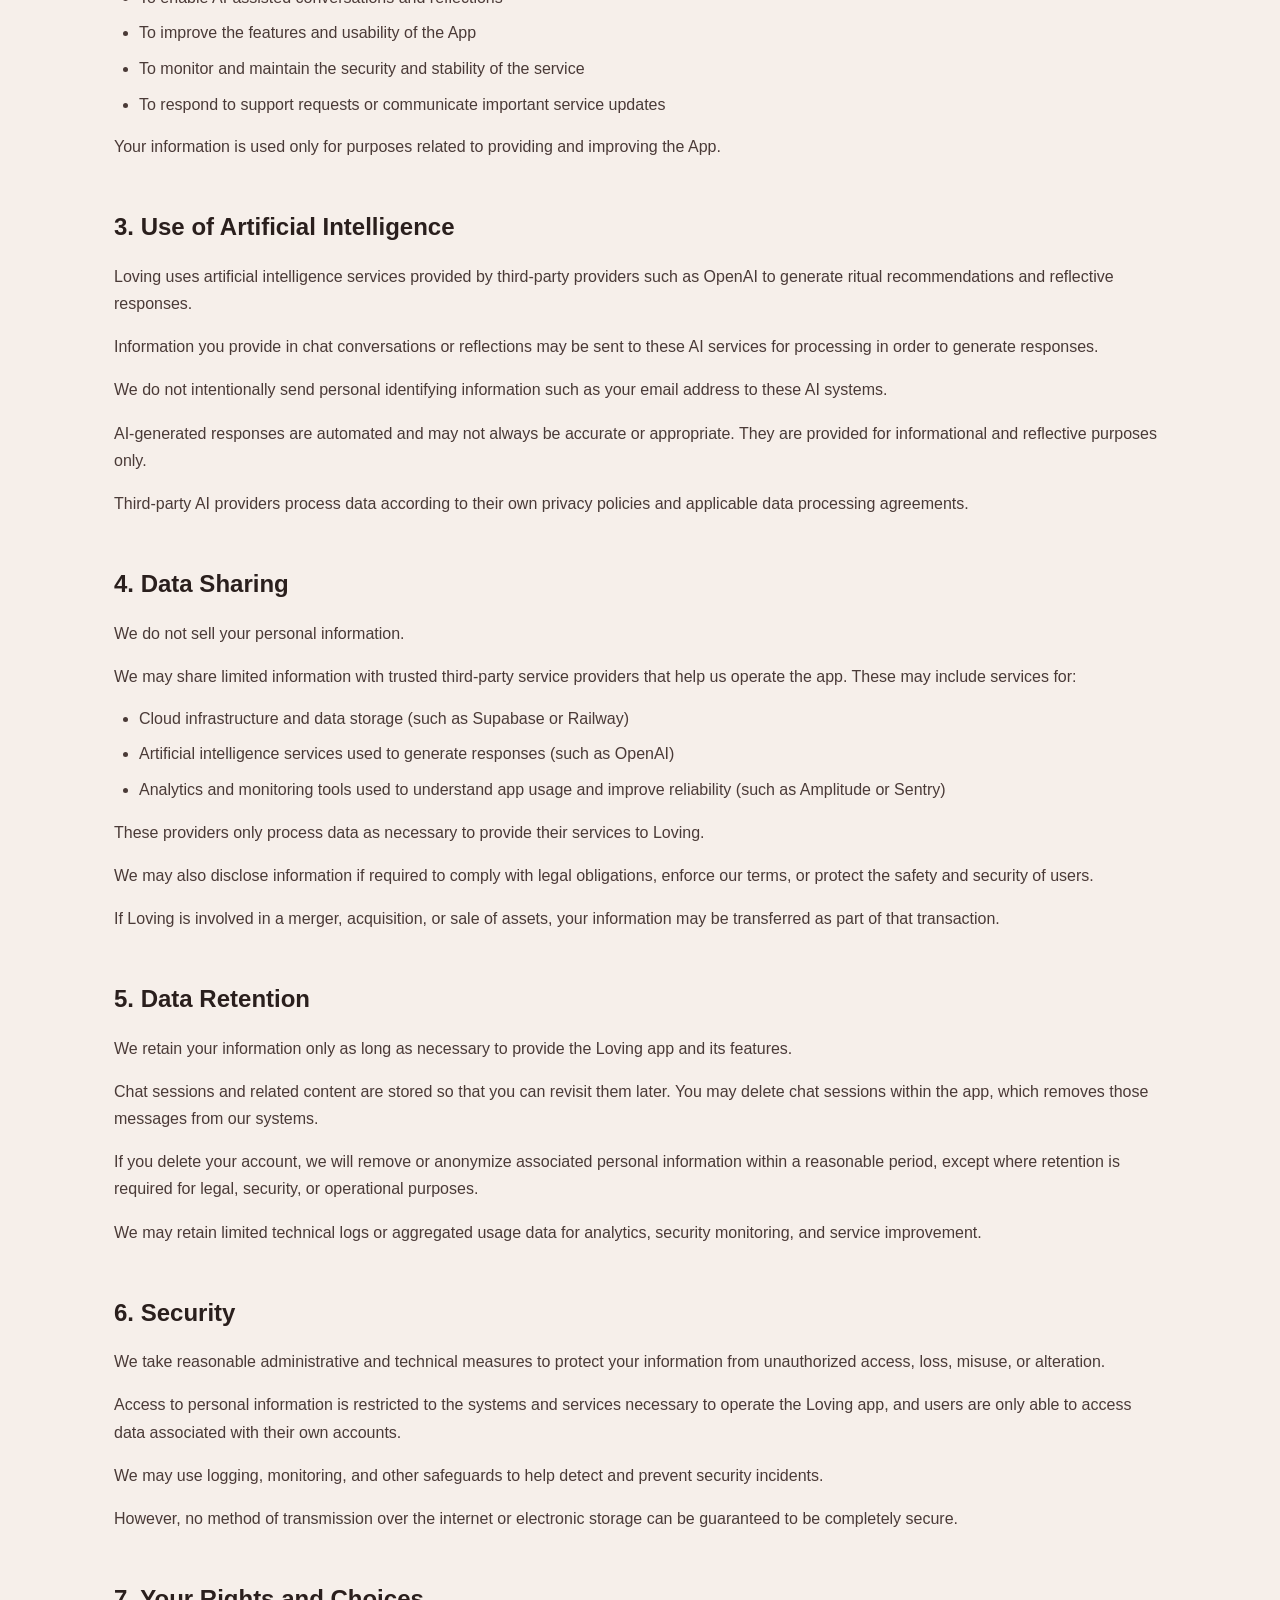
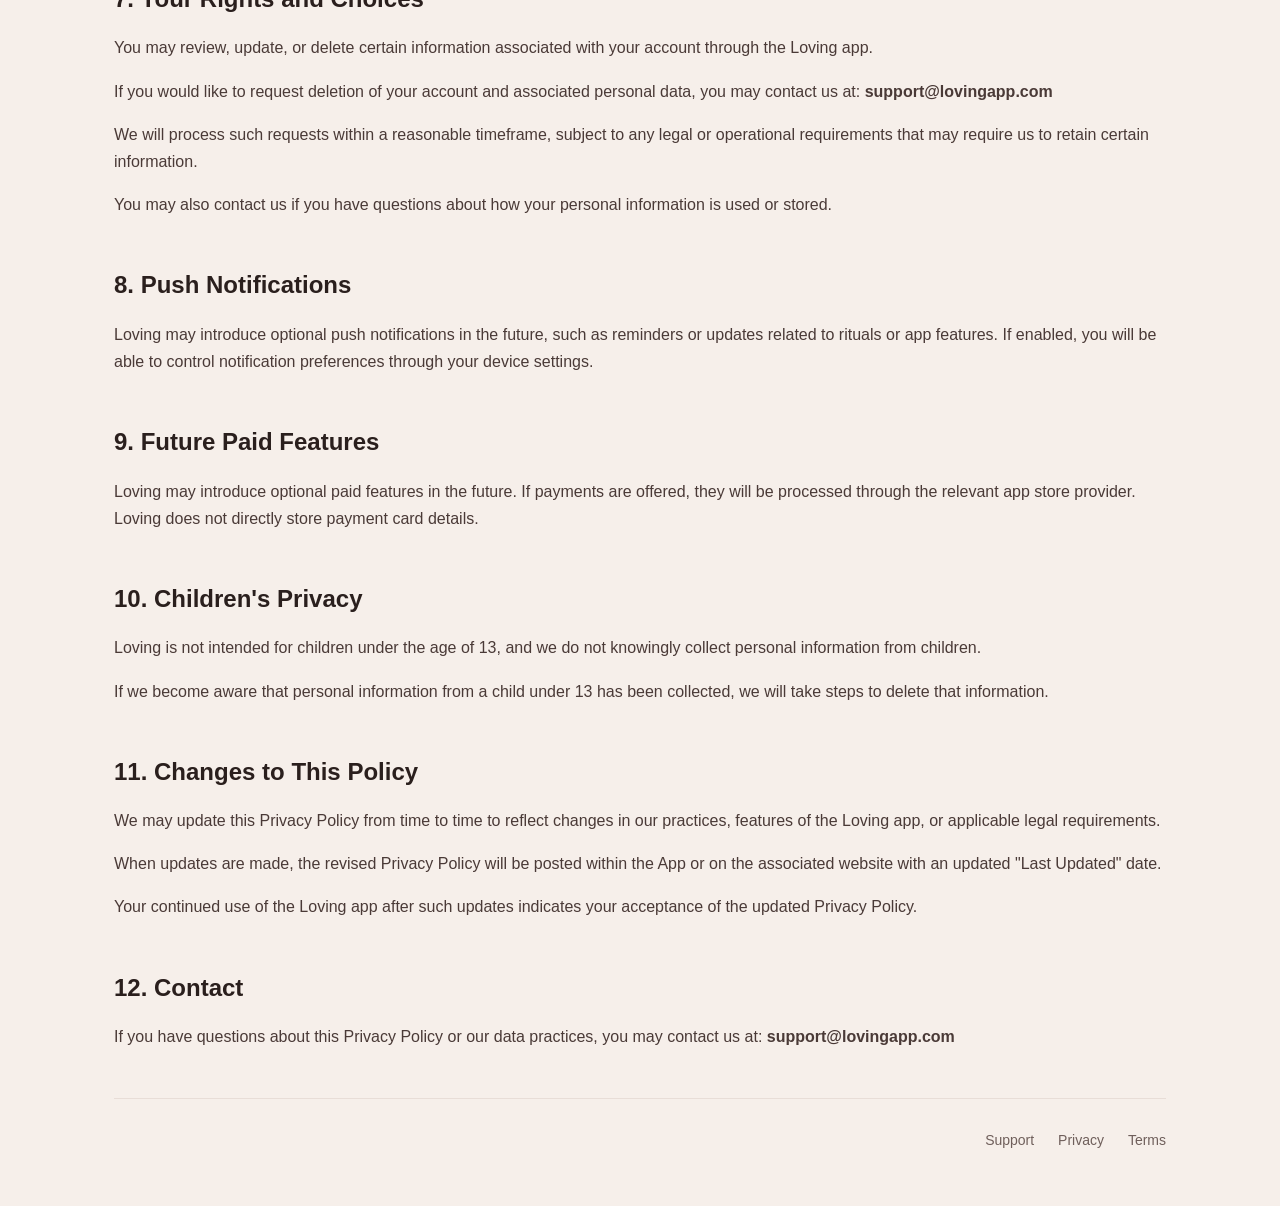
==== commit ebc3f0b3: "footer changes" ====
--- a/privacy.html
+++ b/privacy.html
@@ -167,10 +167,6 @@
 
     <footer>
       <div>
-        © 2026 Loving
-      </div>
-
-      <div>
         <a href="support.html">Support</a>
         <a href="privacy.html">Privacy</a>
         <a href="terms.html">Terms</a>
--- a/styles.css
+++ b/styles.css
@@ -18,6 +18,7 @@
 
 body {
   margin: 0;
+  min-height: 100vh;
   font-family: -apple-system, BlinkMacSystemFont, "Segoe UI", Roboto, Helvetica, Arial, sans-serif;
   background: var(--background);
   color: var(--text-primary);
@@ -28,7 +29,10 @@
 .container {
   max-width: 1100px;
   margin: auto;
+  min-height: 100vh;
   padding: 24px;
+  display: flex;
+  flex-direction: column;
 }
 
 /* Header */
@@ -163,10 +167,10 @@
 /* Footer */
 footer {
   border-top: 1px solid var(--border);
-  margin-top: 80px;
+  margin-top: auto;
   padding: 30px 0;
   display: flex;
-  justify-content: space-between;
+  justify-content: flex-end;
   flex-wrap: wrap;
   font-size: 14px;
   color: var(--text-muted);
